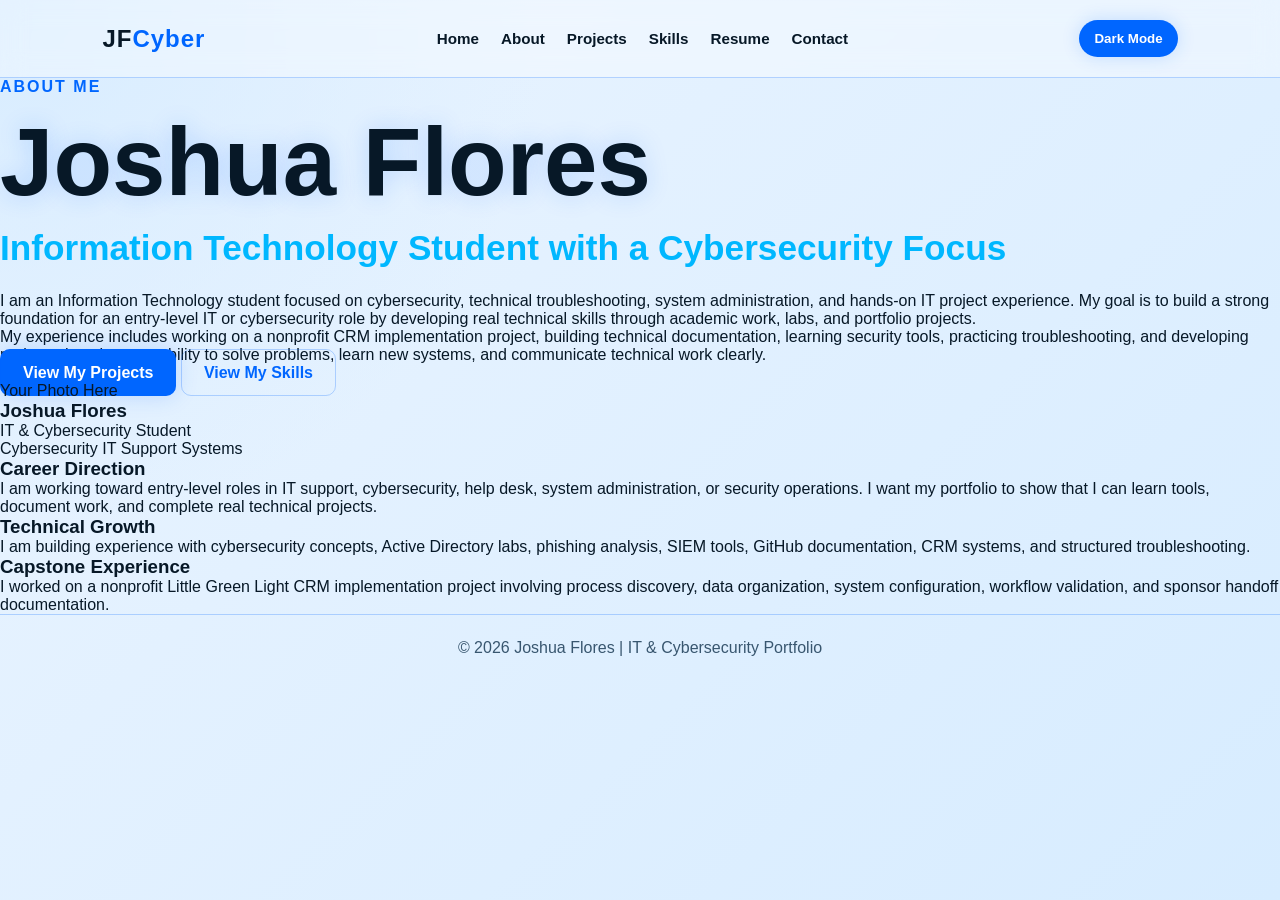
==== about.html @ eb07bb74 "Refactor about page structure and content" ====
<!DOCTYPE html>
<html lang="en">
<head>
  <meta charset="UTF-8" />
  <meta name="viewport" content="width=device-width, initial-scale=1.0" />
  <title>About | Joshua Flores</title>
  <link rel="stylesheet" href="style.css" />
</head>
<body>

  <header class="navbar">
    <div class="logo">JF<span>Cyber</span></div>

    <nav>
      <a href="index.html">Home</a>
      <a href="about.html">About</a>
      <a href="projects.html">Projects</a>
      <a href="skills.html">Skills</a>
      <a href="resume.html">Resume</a>
      <a href="contact.html">Contact</a>
    </nav>

    <button id="theme-toggle" class="theme-toggle">Dark Mode</button>
  </header>

  <main class="about-page">

    <section class="about-hero">
      <div class="about-text">
        <p class="tagline">About Me</p>

        <h1>Joshua Flores</h1>

        <h2>Information Technology Student with a Cybersecurity Focus</h2>

        <p>
          I am an Information Technology student focused on cybersecurity,
          technical troubleshooting, system administration, and hands-on IT
          project experience. My goal is to build a strong foundation for an
          entry-level IT or cybersecurity role by developing real technical
          skills through academic work, labs, and portfolio projects.
        </p>

        <p>
          My experience includes working on a nonprofit CRM implementation
          project, building technical documentation, learning security tools,
          practicing troubleshooting, and developing projects that show my
          ability to solve problems, learn new systems, and communicate
          technical work clearly.
        </p>

        <div class="about-buttons">
          <a href="projects.html" class="btn primary">View My Projects</a>
          <a href="skills.html" class="btn secondary">View My Skills</a>
        </div>
      </div>

      <aside class="about-profile-card">
        <div class="about-photo-box">
          <span>Your Photo Here</span>
        </div>

        <h3>Joshua Flores</h3>
        <p>IT & Cybersecurity Student</p>

        <div class="mini-info">
          <span>Cybersecurity</span>
          <span>IT Support</span>
          <span>Systems</span>
        </div>
      </aside>
    </section>

    <section class="about-info-grid">

      <article class="about-info-card">
        <h3>Career Direction</h3>
        <p>
          I am working toward entry-level roles in IT support, cybersecurity,
          help desk, system administration, or security operations. I want my
          portfolio to show that I can learn tools, document work, and complete
          real technical projects.
        </p>
      </article>

      <article class="about-info-card">
        <h3>Technical Growth</h3>
        <p>
          I am building experience with cybersecurity concepts, Active Directory
          labs, phishing analysis, SIEM tools, GitHub documentation, CRM systems,
          and structured troubleshooting.
        </p>
      </article>

      <article class="about-info-card">
        <h3>Capstone Experience</h3>
        <p>
          I worked on a nonprofit Little Green Light CRM implementation project
          involving process discovery, data organization, system configuration,
          workflow validation, and sponsor handoff documentation.
        </p>
      </article>

    </section>

  </main>

  <footer>
    <p>© 2026 Joshua Flores | IT & Cybersecurity Portfolio</p>
  </footer>

  <script src="script.js"></script>
</body>
</html>
---- style.css ----
:root {
  --bg: #eaf4ff;
  --bg-2: #d7ecff;
  --text: #071827;
  --muted: #38566f;
  --primary: #0066ff;
  --secondary: #00b7ff;
  --card: rgba(255, 255, 255, 0.85);
  --border: rgba(0, 102, 255, 0.25);
  --shadow: rgba(0, 102, 255, 0.18);
}

body.dark {
  --bg: #09090d;
  --bg-2: #160609;
  --text: #fff1f1;
  --muted: #d49a9a;
  --primary: #ff1f3d;
  --secondary: #ff6b6b;
  --card: rgba(25, 8, 12, 0.9);
  --border: rgba(255, 31, 61, 0.35);
  --shadow: rgba(255, 31, 61, 0.25);
}

* {
  margin: 0;
  padding: 0;
  box-sizing: border-box;
}

body {
  font-family: Arial, Helvetica, sans-serif;
  background:
    radial-gradient(circle at top left, var(--bg-2), transparent 35%),
    linear-gradient(135deg, var(--bg), var(--bg-2));
  color: var(--text);
  min-height: 100vh;
  transition: background 0.3s ease, color 0.3s ease;
}

.navbar {
  width: 100%;
  padding: 20px 8%;
  display: flex;
  align-items: center;
  justify-content: space-between;
  border-bottom: 1px solid var(--border);
  background: rgba(255, 255, 255, 0.35);
  backdrop-filter: blur(12px);
  position: sticky;
  top: 0;
  z-index: 100;
}

body.dark .navbar {
  background: rgba(10, 5, 8, 0.75);
}

.logo {
  font-size: 1.5rem;
  font-weight: 800;
  letter-spacing: 1px;
}

.logo span {
  color: var(--primary);
}

nav {
  display: flex;
  gap: 22px;
}

nav a {
  color: var(--text);
  text-decoration: none;
  font-weight: 600;
  font-size: 0.95rem;
}

nav a:hover {
  color: var(--primary);
}

.theme-toggle {
  border: 1px solid var(--border);
  background: var(--primary);
  color: white;
  padding: 10px 14px;
  border-radius: 999px;
  font-weight: 700;
  cursor: pointer;
  box-shadow: 0 0 18px var(--shadow);
}

.theme-toggle:hover {
  transform: translateY(-2px);
}

.hero {
  min-height: 78vh;
  padding: 100px 10%;
  display: flex;
  align-items: center;
}

.hero-content {
  max-width: 850px;
}

.tagline {
  color: var(--primary);
  font-weight: 800;
  letter-spacing: 2px;
  text-transform: uppercase;
  margin-bottom: 18px;
}

h1 {
  font-size: clamp(3rem, 8vw, 6rem);
  line-height: 1;
  margin-bottom: 18px;
  text-shadow: 0 0 25px var(--shadow);
}

h2 {
  font-size: clamp(1.4rem, 3vw, 2.2rem);
  color: var(--secondary);
  margin-bottom: 24px;
}

.hero-text {
  color: var(--muted);
  max-width: 720px;
  font-size: 1.1rem;
  line-height: 1.8;
  margin-bottom: 32px;
}

.hero-buttons {
  display: flex;
  gap: 16px;
  flex-wrap: wrap;
}

.btn {
  padding: 14px 22px;
  border-radius: 10px;
  text-decoration: none;
  font-weight: 800;
  border: 1px solid var(--border);
}

.btn.primary {
  background: var(--primary);
  color: white;
  box-shadow: 0 0 22px var(--shadow);
}

.btn.secondary {
  color: var(--primary);
  background: transparent;
}

.highlights {
  padding: 30px 8% 80px;
  display: grid;
  grid-template-columns: repeat(3, 1fr);
  gap: 22px;
}

.card {
  background: var(--card);
  border: 1px solid var(--border);
  border-radius: 18px;
  padding: 26px;
  box-shadow: 0 0 28px var(--shadow);
}

.card h3 {
  color: var(--primary);
  margin-bottom: 12px;
}

.card p {
  color: var(--muted);
  line-height: 1.6;
}

footer {
  text-align: center;
  padding: 24px;
  border-top: 1px solid var(--border);
  color: var(--muted);
}

@media (max-width: 900px) {
  .navbar {
    flex-direction: column;
    gap: 16px;
  }

  nav {
    flex-wrap: wrap;
    justify-content: center;
  }

  .highlights {
    grid-template-columns: 1fr;
  }

  .hero {
    padding-top: 60px;
  }
  .page-section {
  width: 100%;
  max-width: 1400px;
  margin: auto;
  padding: 100px 10% 80px;
  min-height: 80vh;
}

.about-grid {
  display: grid;
  grid-template-columns: 1.5fr 0.8fr;
  gap: 40px;
  align-items: center;
}

.profile-card {
  background: var(--card);
  border: 1px solid var(--border);
  border-radius: 22px;
  padding: 28px;
  text-align: center;
  box-shadow: 0 0 30px var(--shadow);
}

.profile-image {
  width: 100%;
  aspect-ratio: 1 / 1;
  border-radius: 18px;
  border: 2px dashed var(--border);
  display: flex;
  align-items: center;
  justify-content: center;
  color: var(--muted);
  margin-bottom: 20px;
  background: linear-gradient(135deg, transparent, var(--bg-2));
}

.profile-card h3 {
  color: var(--primary);
  margin-bottom: 8px;
}

.profile-card p {
  color: var(--muted);
}

.hero-content,
.about-grid,
.highlights {
  width: 100%;
  max-width: 1300px;
  margin: auto;
}
@media (max-width: 900px) {

  .navbar {
    flex-direction: column;
    gap: 16px;
    padding: 20px 5%;
  }

  nav {
    flex-wrap: wrap;
    justify-content: center;
    gap: 14px;
  }

  .hero {
    padding: 70px 7% 50px;
  }

  .page-section {
    padding: 70px 7% 50px;
  }

  .highlights {
    grid-template-columns: 1fr;
    padding: 20px 7% 60px;
  }

  .about-grid {
    grid-template-columns: 1fr;
  }

  h1 {
    font-size: 3rem;
  }

  h2 {
    font-size: 1.3rem;
  }

  .hero-text {
    font-size: 1rem;
    line-height: 1.7;
  }
}
}
}
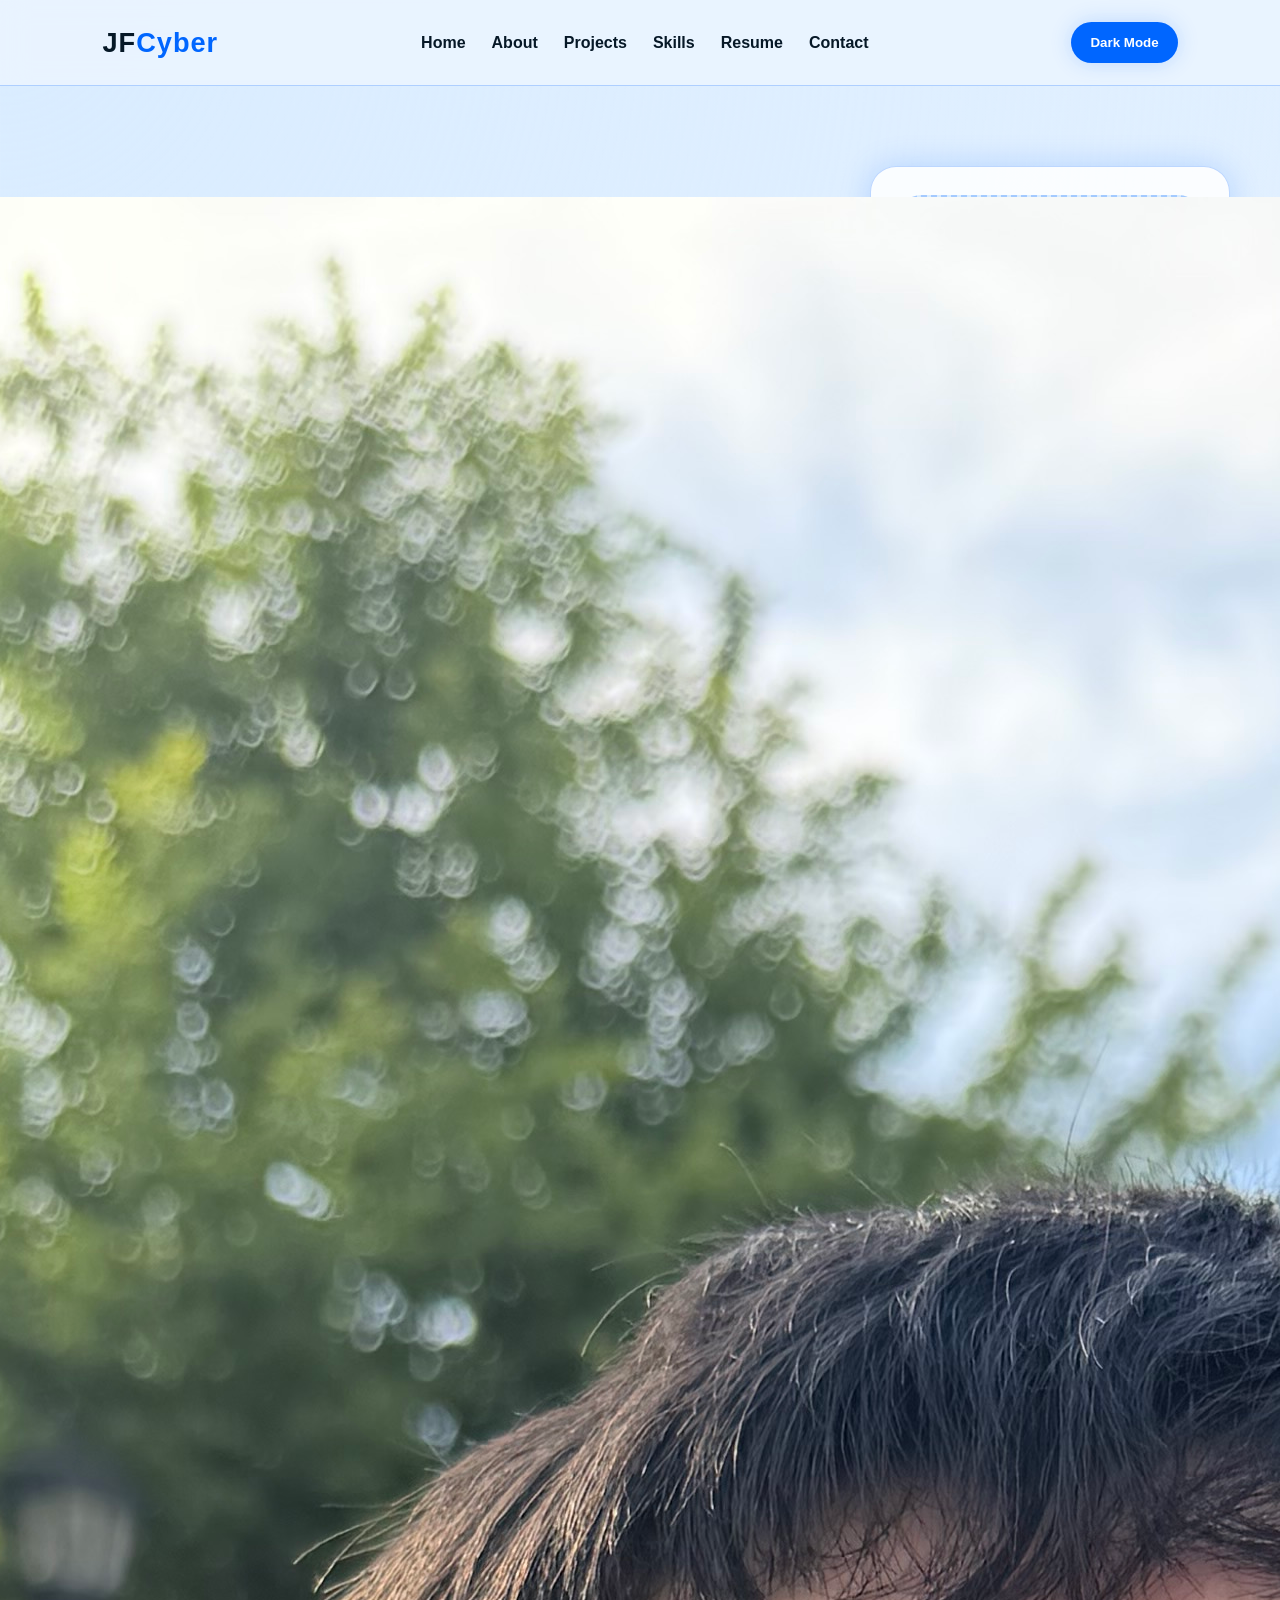
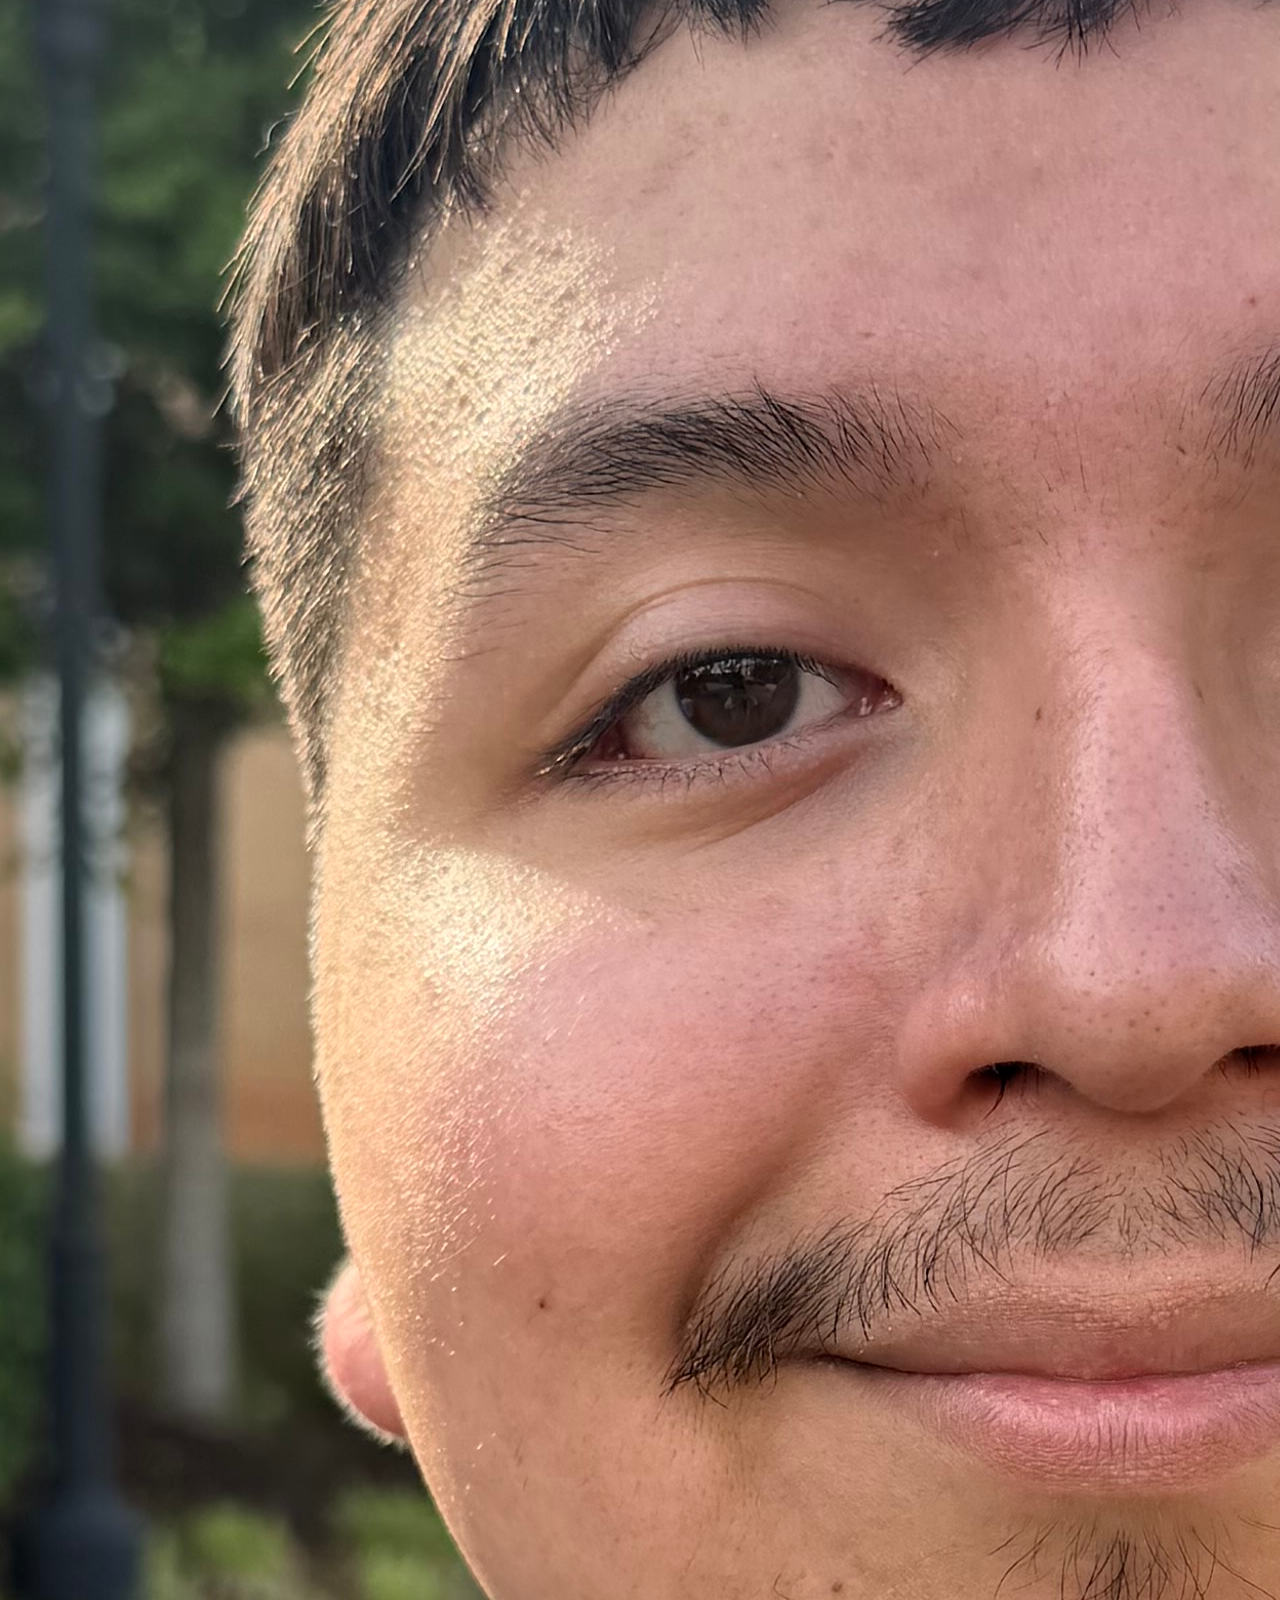
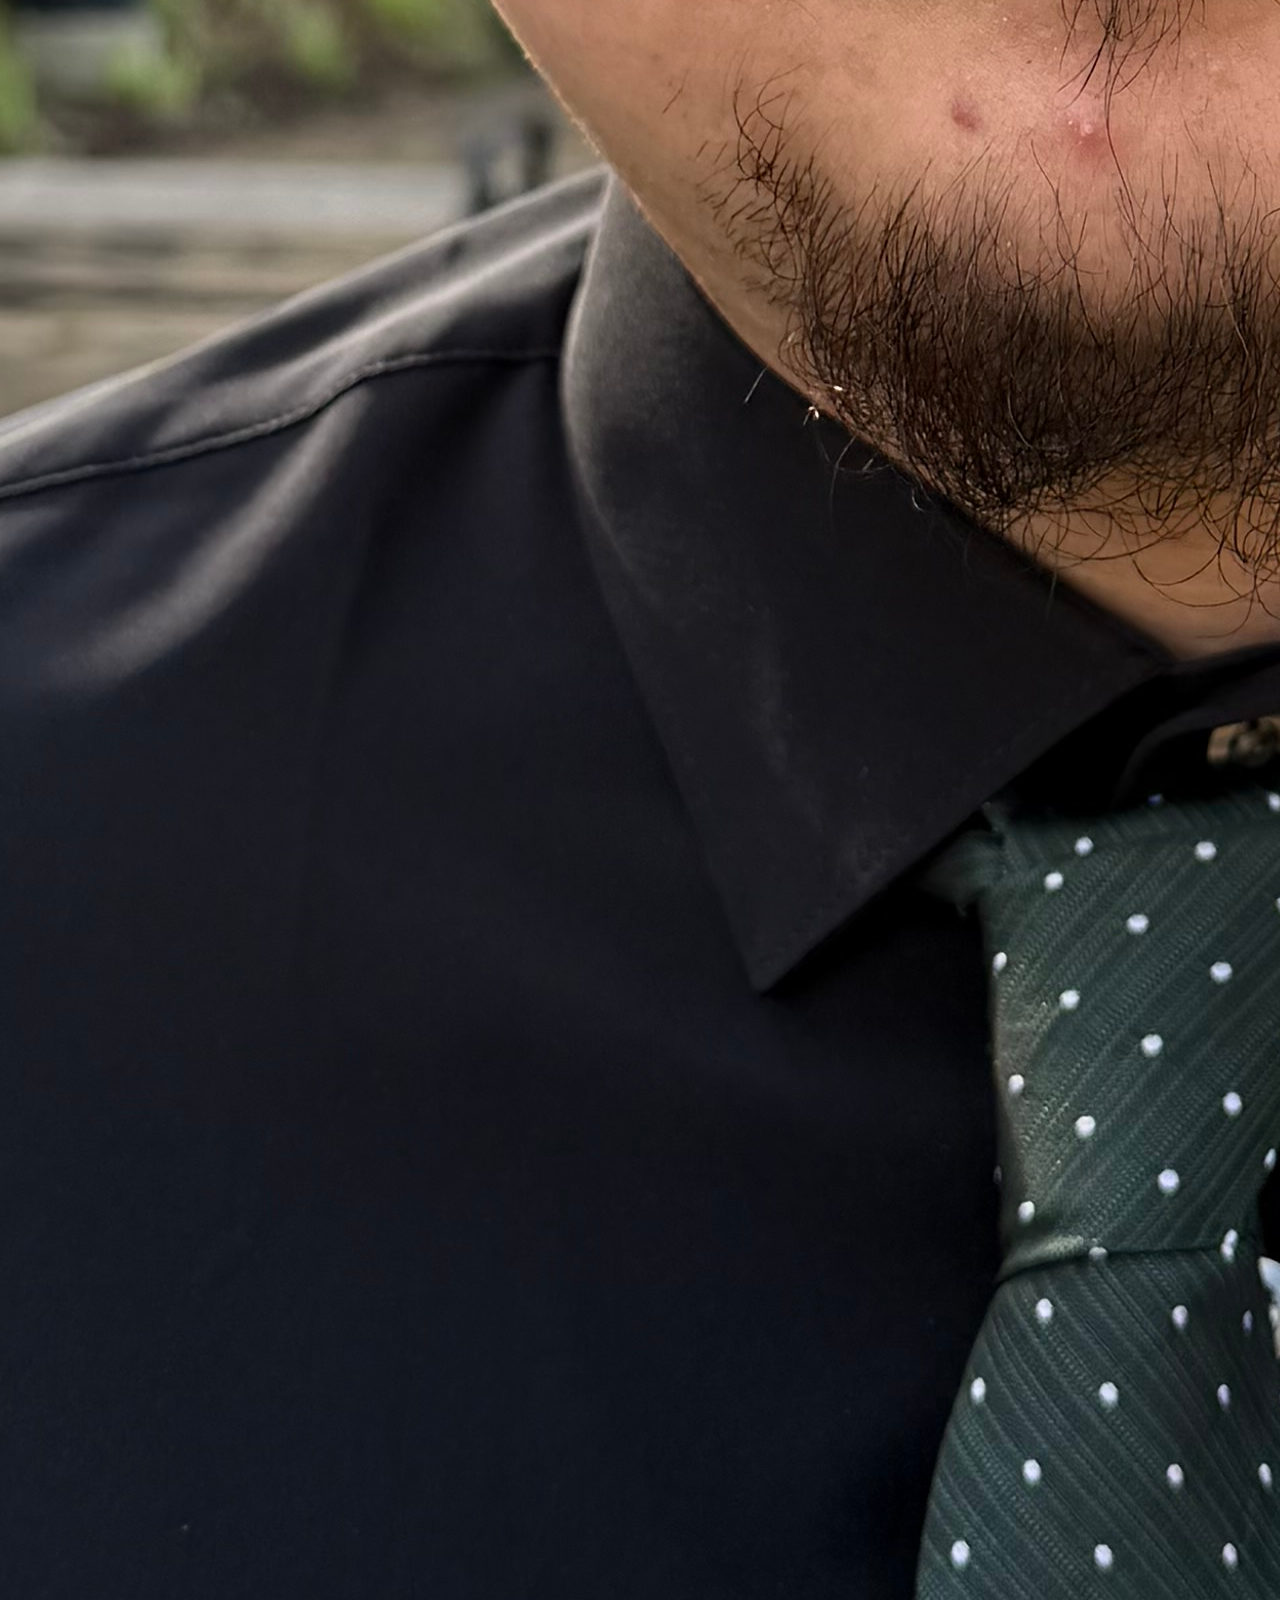
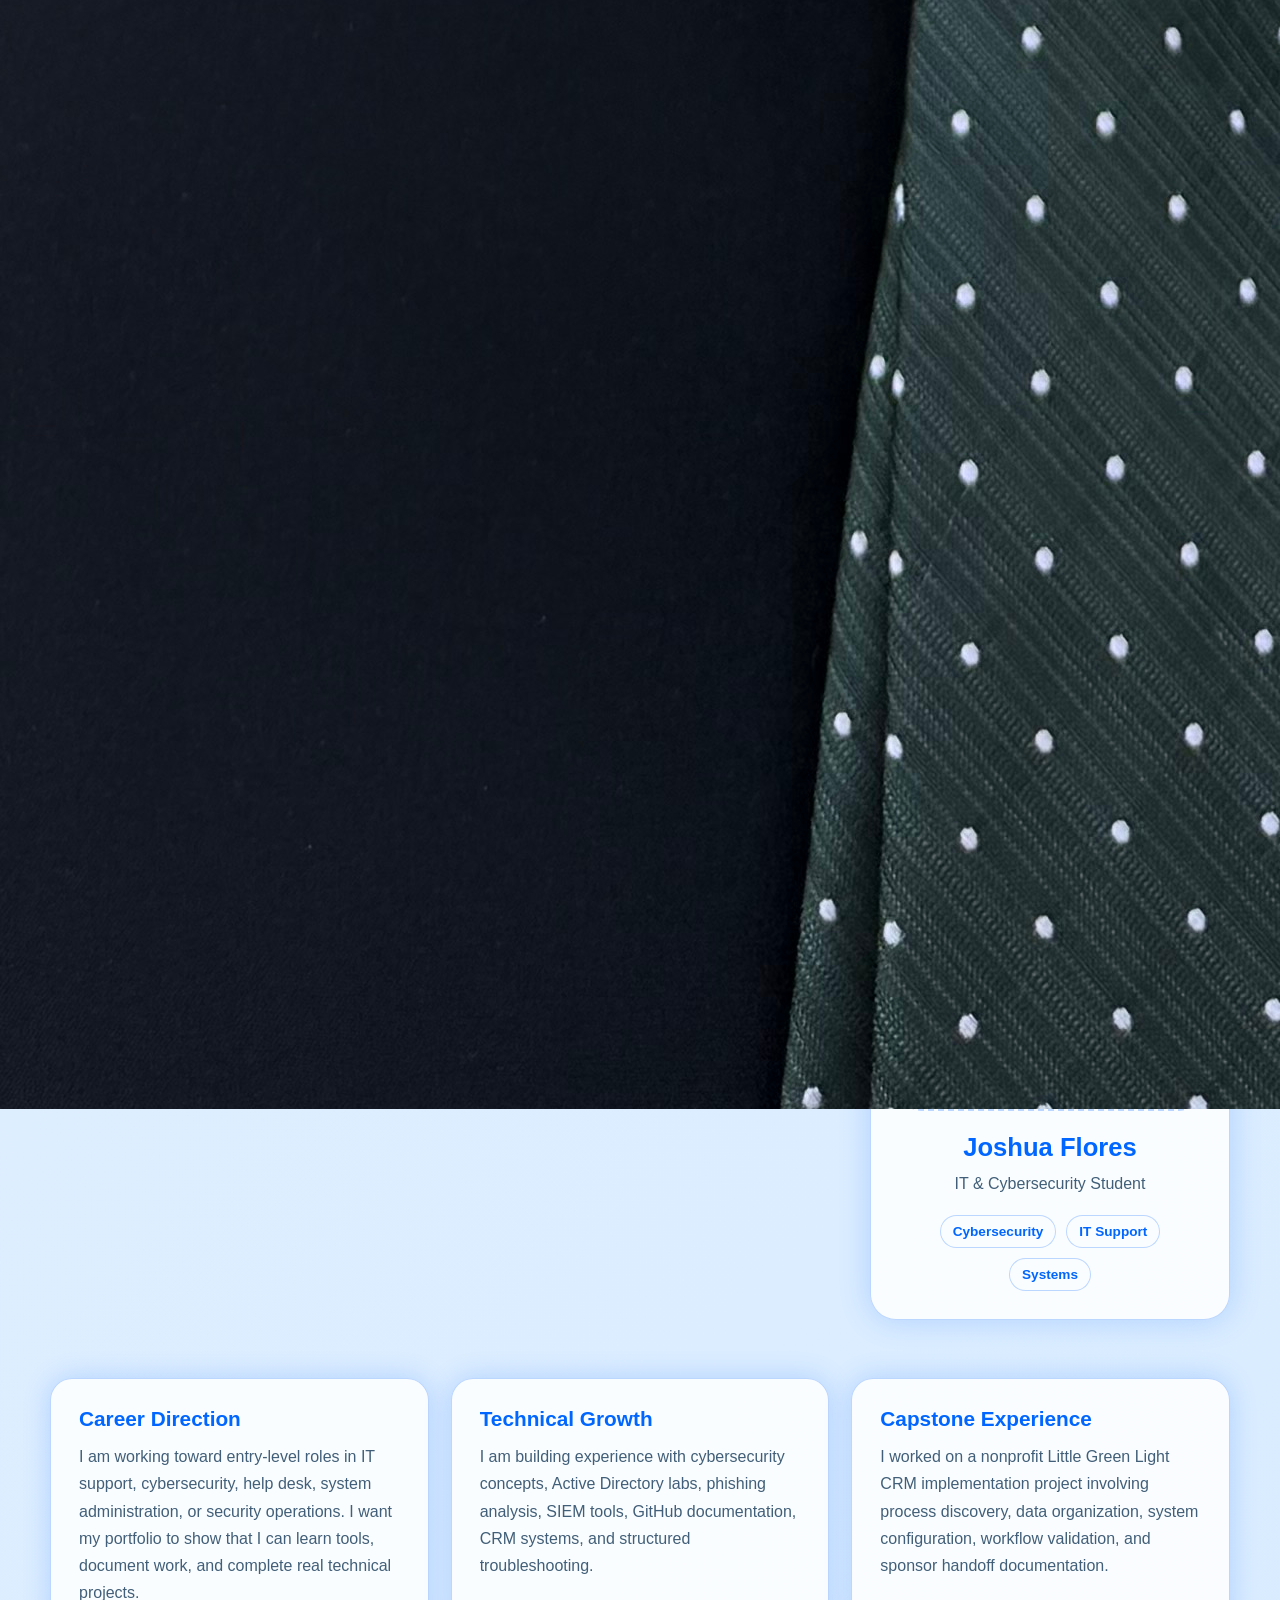
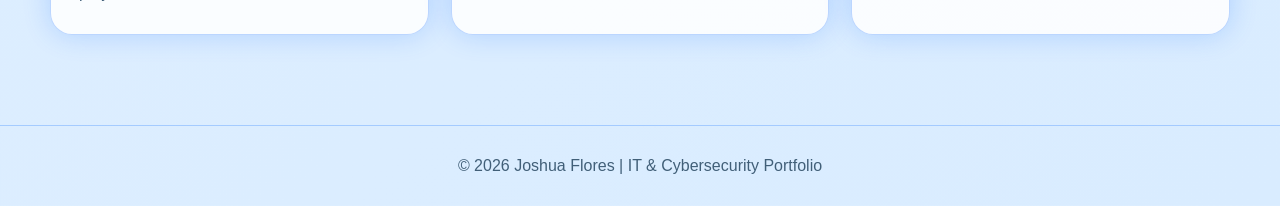
==== commit e67bb6fc: "Replace placeholder photo with actual image" ====
--- a/about.html
+++ b/about.html
@@ -57,7 +57,7 @@
 
       <aside class="about-profile-card">
         <div class="about-photo-box">
-          <span>Your Photo Here</span>
+          <img src="IMG_5422.jpeg" alt="Joshua Flores">
         </div>
 
         <h3>Joshua Flores</h3>
--- a/style.css
+++ b/style.css
@@ -1,25 +1,27 @@
 :root {
   --bg: #eaf4ff;
-  --bg-2: #d7ecff;
-  --text: #071827;
-  --muted: #38566f;
+  --bg-soft: #d9ecff;
+  --text: #061827;
+  --muted: #415f78;
   --primary: #0066ff;
-  --secondary: #00b7ff;
+  --secondary: #00aaff;
   --card: rgba(255, 255, 255, 0.85);
   --border: rgba(0, 102, 255, 0.25);
-  --shadow: rgba(0, 102, 255, 0.18);
+  --shadow: rgba(0, 102, 255, 0.2);
+  --nav: rgba(234, 244, 255, 0.9);
 }
 
 body.dark {
-  --bg: #09090d;
-  --bg-2: #160609;
+  --bg: #07070a;
+  --bg-soft: #17070b;
   --text: #fff1f1;
-  --muted: #d49a9a;
+  --muted: #d6a1a1;
   --primary: #ff1f3d;
   --secondary: #ff6b6b;
-  --card: rgba(25, 8, 12, 0.9);
+  --card: rgba(28, 8, 12, 0.9);
   --border: rgba(255, 31, 61, 0.35);
-  --shadow: rgba(255, 31, 61, 0.25);
+  --shadow: rgba(255, 31, 61, 0.28);
+  --nav: rgba(10, 5, 8, 0.92);
 }
 
 * {
@@ -28,38 +30,44 @@
   box-sizing: border-box;
 }
 
+html {
+  scroll-behavior: smooth;
+}
+
 body {
   font-family: Arial, Helvetica, sans-serif;
   background:
-    radial-gradient(circle at top left, var(--bg-2), transparent 35%),
-    linear-gradient(135deg, var(--bg), var(--bg-2));
+    radial-gradient(circle at top left, var(--bg-soft), transparent 35%),
+    linear-gradient(135deg, var(--bg), var(--bg-soft));
   color: var(--text);
   min-height: 100vh;
+  overflow-x: hidden;
   transition: background 0.3s ease, color 0.3s ease;
 }
+
+/* NAVBAR */
 
 .navbar {
   width: 100%;
-  padding: 20px 8%;
+  min-height: 86px;
+  padding: 18px 8%;
   display: flex;
   align-items: center;
   justify-content: space-between;
+  gap: 24px;
+  background: var(--nav);
+  backdrop-filter: blur(14px);
   border-bottom: 1px solid var(--border);
-  background: rgba(255, 255, 255, 0.35);
-  backdrop-filter: blur(12px);
   position: sticky;
   top: 0;
-  z-index: 100;
-}
-
-body.dark .navbar {
-  background: rgba(10, 5, 8, 0.75);
+  z-index: 1000;
 }
 
 .logo {
-  font-size: 1.5rem;
-  font-weight: 800;
+  font-size: 1.7rem;
+  font-weight: 900;
   letter-spacing: 1px;
+  white-space: nowrap;
 }
 
 .logo span {
@@ -68,14 +76,18 @@
 
 nav {
   display: flex;
-  gap: 22px;
+  align-items: center;
+  justify-content: center;
+  gap: 26px;
+  flex-wrap: wrap;
 }
 
 nav a {
   color: var(--text);
   text-decoration: none;
-  font-weight: 600;
-  font-size: 0.95rem;
+  font-weight: 800;
+  font-size: 1rem;
+  transition: 0.2s ease;
 }
 
 nav a:hover {
@@ -86,84 +98,111 @@
   border: 1px solid var(--border);
   background: var(--primary);
   color: white;
-  padding: 10px 14px;
+  padding: 12px 18px;
   border-radius: 999px;
-  font-weight: 700;
+  font-weight: 800;
   cursor: pointer;
-  box-shadow: 0 0 18px var(--shadow);
+  box-shadow: 0 0 22px var(--shadow);
+  transition: 0.2s ease;
+  white-space: nowrap;
 }
 
 .theme-toggle:hover {
   transform: translateY(-2px);
 }
 
-.hero {
-  min-height: 78vh;
-  padding: 100px 10%;
-  display: flex;
-  align-items: center;
-}
-
-.hero-content {
-  max-width: 850px;
+/* GENERAL */
+
+.container {
+  width: min(1180px, calc(100% - 48px));
+  margin: 0 auto;
 }
 
 .tagline {
   color: var(--primary);
-  font-weight: 800;
-  letter-spacing: 2px;
+  font-weight: 900;
+  letter-spacing: 3px;
   text-transform: uppercase;
   margin-bottom: 18px;
 }
 
 h1 {
-  font-size: clamp(3rem, 8vw, 6rem);
-  line-height: 1;
-  margin-bottom: 18px;
-  text-shadow: 0 0 25px var(--shadow);
+  font-size: clamp(3rem, 7vw, 5.8rem);
+  line-height: 0.95;
+  margin-bottom: 20px;
+  text-shadow: 0 0 24px var(--shadow);
 }
 
 h2 {
-  font-size: clamp(1.4rem, 3vw, 2.2rem);
   color: var(--secondary);
+  font-size: clamp(1.4rem, 3vw, 2.3rem);
+  line-height: 1.2;
   margin-bottom: 24px;
 }
 
-.hero-text {
-  color: var(--muted);
-  max-width: 720px;
-  font-size: 1.1rem;
-  line-height: 1.8;
-  margin-bottom: 32px;
-}
-
-.hero-buttons {
-  display: flex;
-  gap: 16px;
-  flex-wrap: wrap;
-}
+p {
+  line-height: 1.7;
+}
+
+/* BUTTONS */
 
 .btn {
+  display: inline-block;
   padding: 14px 22px;
-  border-radius: 10px;
+  border-radius: 12px;
   text-decoration: none;
-  font-weight: 800;
-  border: 1px solid var(--border);
+  font-weight: 900;
+  border: 1px solid var(--border);
+  transition: 0.2s ease;
 }
 
 .btn.primary {
   background: var(--primary);
   color: white;
-  box-shadow: 0 0 22px var(--shadow);
+  box-shadow: 0 0 24px var(--shadow);
 }
 
 .btn.secondary {
-  color: var(--primary);
-  background: transparent;
+  background: rgba(255, 255, 255, 0.2);
+  color: var(--primary);
+}
+
+.btn:hover {
+  transform: translateY(-2px);
+}
+
+/* HOME PAGE */
+
+.hero {
+  min-height: calc(100vh - 86px);
+  padding: 90px 0 60px;
+  display: flex;
+  align-items: center;
+}
+
+.hero-content {
+  max-width: 830px;
+}
+
+.hero-text {
+  color: var(--muted);
+  font-size: 1.1rem;
+  max-width: 760px;
+  margin-bottom: 32px;
+}
+
+.hero-buttons {
+  display: flex;
+  gap: 16px;
+  flex-wrap: wrap;
 }
 
 .highlights {
-  padding: 30px 8% 80px;
+  padding: 20px 0 90px;
+}
+
+.highlights-grid,
+.highlights {
   display: grid;
   grid-template-columns: repeat(3, 1fr);
   gap: 22px;
@@ -172,142 +211,276 @@
 .card {
   background: var(--card);
   border: 1px solid var(--border);
-  border-radius: 18px;
-  padding: 26px;
+  border-radius: 22px;
+  padding: 28px;
+  box-shadow: 0 0 30px var(--shadow);
+}
+
+.card h3 {
+  color: var(--primary);
+  margin-bottom: 12px;
+  font-size: 1.35rem;
+}
+
+.card p {
+  color: var(--muted);
+}
+
+/* ABOUT PAGE */
+
+.about-page {
+  width: min(1180px, calc(100% - 48px));
+  margin: 0 auto;
+  padding: 80px 0 90px;
+}
+
+.about-hero {
+  display: grid;
+  grid-template-columns: minmax(0, 1.5fr) 360px;
+  gap: 42px;
+  align-items: center;
+}
+
+.about-text {
+  max-width: 760px;
+}
+
+.about-text h1 {
+  font-size: clamp(3rem, 7vw, 5.5rem);
+}
+
+.about-text h2 {
+  font-size: clamp(1.35rem, 3vw, 2.2rem);
+}
+
+.about-text p {
+  color: var(--muted);
+  font-size: 1.08rem;
+  margin-bottom: 18px;
+}
+
+.about-buttons {
+  display: flex;
+  gap: 16px;
+  flex-wrap: wrap;
+  margin-top: 30px;
+}
+
+.about-profile-card {
+  background: var(--card);
+  border: 1px solid var(--border);
+  border-radius: 26px;
+  padding: 28px;
+  text-align: center;
+  box-shadow: 0 0 32px var(--shadow);
+}
+
+.about-photo-box {
+  width: 100%;
+  aspect-ratio: 1 / 1;
+  border-radius: 22px;
+  border: 2px dashed var(--border);
+  background:
+    radial-gradient(circle at center, var(--bg-soft), transparent 60%),
+    linear-gradient(135deg, transparent, var(--bg-soft));
+  display: flex;
+  align-items: center;
+  justify-content: center;
+  color: var(--muted);
+  font-weight: 900;
+  margin-bottom: 22px;
+}
+
+.about-profile-card h3 {
+  color: var(--primary);
+  font-size: 1.6rem;
+  margin-bottom: 8px;
+}
+
+.about-profile-card p {
+  color: var(--muted);
+  margin-bottom: 18px;
+}
+
+.mini-info {
+  display: flex;
+  justify-content: center;
+  flex-wrap: wrap;
+  gap: 10px;
+}
+
+.mini-info span {
+  color: var(--primary);
+  border: 1px solid var(--border);
+  border-radius: 999px;
+  padding: 8px 12px;
+  font-size: 0.85rem;
+  font-weight: 800;
+  background: rgba(255, 255, 255, 0.14);
+}
+
+.about-info-grid {
+  margin-top: 58px;
+  display: grid;
+  grid-template-columns: repeat(3, 1fr);
+  gap: 22px;
+}
+
+.about-info-card {
+  background: var(--card);
+  border: 1px solid var(--border);
+  border-radius: 22px;
+  padding: 28px;
   box-shadow: 0 0 28px var(--shadow);
 }
 
-.card h3 {
-  color: var(--primary);
+.about-info-card h3 {
+  color: var(--primary);
+  font-size: 1.3rem;
   margin-bottom: 12px;
 }
 
-.card p {
-  color: var(--muted);
-  line-height: 1.6;
-}
+.about-info-card p {
+  color: var(--muted);
+}
+
+/* FOOTER */
 
 footer {
   text-align: center;
-  padding: 24px;
+  padding: 26px;
+  color: var(--muted);
   border-top: 1px solid var(--border);
-  color: var(--muted);
-}
-
-@media (max-width: 900px) {
+}
+
+/* MOBILE */
+
+@media (max-width: 950px) {
   .navbar {
+    padding: 20px 24px;
     flex-direction: column;
-    gap: 16px;
   }
 
   nav {
-    flex-wrap: wrap;
-    justify-content: center;
-  }
-
-  .highlights {
+    gap: 14px;
+  }
+
+  .container,
+  .about-page {
+    width: min(100% - 36px, 1180px);
+  }
+
+  .hero {
+    padding: 64px 0 44px;
+  }
+
+  .about-hero {
     grid-template-columns: 1fr;
   }
 
-  .hero {
-    padding-top: 60px;
-  }
-  .page-section {
-  width: 100%;
-  max-width: 1400px;
-  margin: auto;
-  padding: 100px 10% 80px;
-  min-height: 80vh;
-}
-
-.about-grid {
+  .about-text {
+    max-width: 100%;
+  }
+
+  .highlights,
+  .highlights-grid,
+  .about-info-grid {
+    grid-template-columns: 1fr;
+  }
+
+  h1,
+  .about-text h1 {
+    font-size: clamp(2.6rem, 12vw, 4rem);
+  }
+
+  h2,
+  .about-text h2 {
+    font-size: 1.35rem;
+  }
+
+  .hero-text,
+  .about-text p {
+    font-size: 1rem;
+  }
+  .home-overview {
+  padding: 20px 0 80px;
+}
+
+.overview-grid {
   display: grid;
-  grid-template-columns: 1.5fr 0.8fr;
-  gap: 40px;
-  align-items: center;
-}
-
-.profile-card {
+  grid-template-columns: repeat(3, 1fr);
+  gap: 22px;
+}
+
+.featured-section {
+  padding: 80px 0;
+}
+
+.featured-section h2 {
+  max-width: 780px;
+  margin-bottom: 34px;
+}
+
+.featured-grid {
+  display: grid;
+  grid-template-columns: repeat(3, 1fr);
+  gap: 22px;
+}
+
+.feature-card {
   background: var(--card);
   border: 1px solid var(--border);
-  border-radius: 22px;
-  padding: 28px;
-  text-align: center;
-  box-shadow: 0 0 30px var(--shadow);
-}
-
-.profile-image {
-  width: 100%;
-  aspect-ratio: 1 / 1;
-  border-radius: 18px;
-  border: 2px dashed var(--border);
-  display: flex;
-  align-items: center;
-  justify-content: center;
-  color: var(--muted);
-  margin-bottom: 20px;
-  background: linear-gradient(135deg, transparent, var(--bg-2));
-}
-
-.profile-card h3 {
-  color: var(--primary);
-  margin-bottom: 8px;
-}
-
-.profile-card p {
-  color: var(--muted);
-}
-
-.hero-content,
-.about-grid,
-.highlights {
-  width: 100%;
-  max-width: 1300px;
-  margin: auto;
-}
-@media (max-width: 900px) {
-
-  .navbar {
-    flex-direction: column;
-    gap: 16px;
-    padding: 20px 5%;
-  }
-
-  nav {
-    flex-wrap: wrap;
-    justify-content: center;
-    gap: 14px;
-  }
-
-  .hero {
-    padding: 70px 7% 50px;
-  }
-
-  .page-section {
-    padding: 70px 7% 50px;
-  }
-
-  .highlights {
+  border-radius: 24px;
+  padding: 30px;
+  box-shadow: 0 0 28px var(--shadow);
+}
+
+.feature-card h3 {
+  color: var(--primary);
+  font-size: 1.35rem;
+  margin-bottom: 14px;
+}
+
+.feature-card p {
+  color: var(--muted);
+  margin-bottom: 18px;
+}
+
+.feature-card a {
+  color: var(--primary);
+  font-weight: 900;
+  text-decoration: none;
+}
+
+.cta-section {
+  padding: 50px 0 100px;
+}
+
+.cta-card {
+  background: var(--card);
+  border: 1px solid var(--border);
+  border-radius: 28px;
+  padding: 44px;
+  box-shadow: 0 0 34px var(--shadow);
+}
+
+.cta-card p {
+  color: var(--muted);
+  max-width: 760px;
+  margin-bottom: 26px;
+}
+
+@media (max-width: 950px) {
+  .overview-grid,
+  .featured-grid {
     grid-template-columns: 1fr;
-    padding: 20px 7% 60px;
-  }
-
-  .about-grid {
-    grid-template-columns: 1fr;
-  }
-
-  h1 {
-    font-size: 3rem;
-  }
-
-  h2 {
-    font-size: 1.3rem;
-  }
-
-  .hero-text {
-    font-size: 1rem;
-    line-height: 1.7;
-  }
-}
-}
-}
+  }
+
+  .featured-section {
+    padding: 50px 0;
+  }
+
+  .cta-card {
+    padding: 28px;
+  }
+}
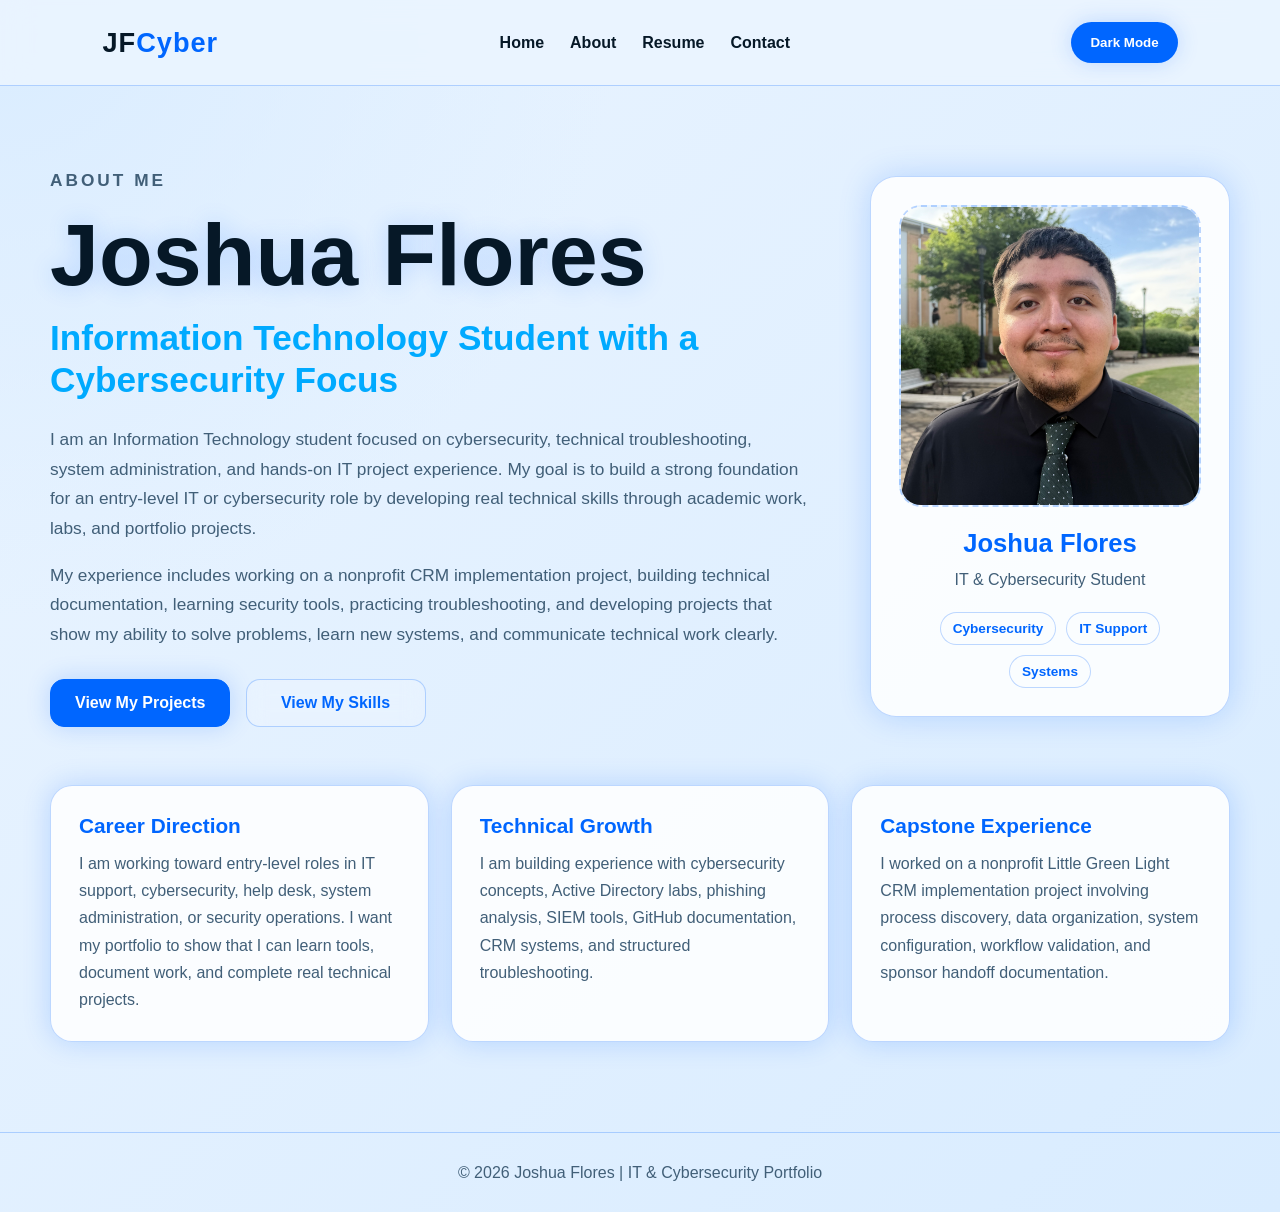
==== commit 778ef87a: "Update navigation by removing Projects and Skills links Removed links to Projects and Skills from na" ====
--- a/about.html
+++ b/about.html
@@ -14,8 +14,6 @@
     <nav>
       <a href="index.html">Home</a>
       <a href="about.html">About</a>
-      <a href="projects.html">Projects</a>
-      <a href="skills.html">Skills</a>
       <a href="resume.html">Resume</a>
       <a href="contact.html">Contact</a>
     </nav>
--- a/style.css
+++ b/style.css
@@ -147,24 +147,31 @@
 /* BUTTONS */
 
 .btn {
-  display: inline-block;
-  padding: 14px 22px;
-  border-radius: 12px;
+  display: inline-flex;
+  align-items: center;
+  justify-content: center;
+  min-width: 180px;
+  padding: 14px 24px;
+  border-radius: 14px;
   text-decoration: none;
   font-weight: 900;
   border: 1px solid var(--border);
   transition: 0.2s ease;
+  cursor: pointer;
+  position: relative;
+  z-index: 2;
 }
 
 .btn.primary {
   background: var(--primary);
   color: white;
   box-shadow: 0 0 24px var(--shadow);
-}
-
+  border: 1px solid var(--primary);
+}
 .btn.secondary {
-  background: rgba(255, 255, 255, 0.2);
-  color: var(--primary);
+  background: rgba(255, 255, 255, 0.18);
+  color: var(--primary);
+  backdrop-filter: blur(10px);
 }
 
 .btn:hover {
@@ -289,6 +296,14 @@
   color: var(--muted);
   font-weight: 900;
   margin-bottom: 22px;
+  
+  overflow: hidden;
+}
+
+.about-photo-box img {
+  width: 100%;
+  height: 100%;
+  object-fit: cover;
 }
 
 .about-profile-card h3 {
@@ -483,4 +498,118 @@
   .cta-card {
     padding: 28px;
   }
-}
+  
+  .resume-page {
+  width: min(1180px, calc(100% - 48px));
+  margin: 0 auto;
+  padding: 80px 0 90px;
+}
+
+.resume-header {
+  max-width: 850px;
+  margin-bottom: 48px;
+}
+
+.resume-header p {
+  color: var(--muted);
+  font-size: 1.08rem;
+  margin-bottom: 24px;
+}
+
+.resume-actions {
+  display: flex;
+  gap: 16px;
+  flex-wrap: wrap;
+  margin-top: 28px;
+}
+
+.resume-grid {
+  display: grid;
+  grid-template-columns: minmax(0, 1.5fr) 360px;
+  gap: 28px;
+  align-items: start;
+}
+
+.resume-main,
+.resume-sidebar {
+  display: flex;
+  flex-direction: column;
+  gap: 24px;
+}
+
+.resume-card {
+  background: var(--card);
+  border: 1px solid var(--border);
+  border-radius: 24px;
+  padding: 30px;
+  box-shadow: 0 0 28px var(--shadow);
+}
+
+.resume-card h3 {
+  color: var(--primary);
+  font-size: 1.45rem;
+  margin-bottom: 18px;
+}
+
+.resume-card h4 {
+  color: var(--text);
+  font-size: 1.1rem;
+  margin-bottom: 6px;
+}
+
+.resume-card p,
+.resume-card li {
+  color: var(--muted);
+  line-height: 1.7;
+}
+
+.resume-card ul {
+  padding-left: 20px;
+  margin-top: 10px;
+}
+
+.resume-item {
+  margin-bottom: 26px;
+}
+
+.resume-item:last-child {
+  margin-bottom: 0;
+}
+
+.resume-muted {
+  color: var(--secondary) !important;
+  font-weight: 800;
+  margin-bottom: 8px;
+}
+
+.skill-tags {
+  display: flex;
+  flex-wrap: wrap;
+  gap: 10px;
+}
+
+.skill-tags span {
+  border: 1px solid var(--border);
+  color: var(--primary);
+  background: rgba(255, 255, 255, 0.14);
+  padding: 8px 12px;
+  border-radius: 999px;
+  font-size: 0.88rem;
+  font-weight: 800;
+}
+
+@media (max-width: 950px) {
+  .resume-page {
+    width: min(100% - 36px, 1180px);
+    padding: 60px 0 70px;
+  }
+
+  .resume-grid {
+    grid-template-columns: 1fr;
+  }
+
+  .resume-card {
+    padding: 24px;
+  }
+}
+}
